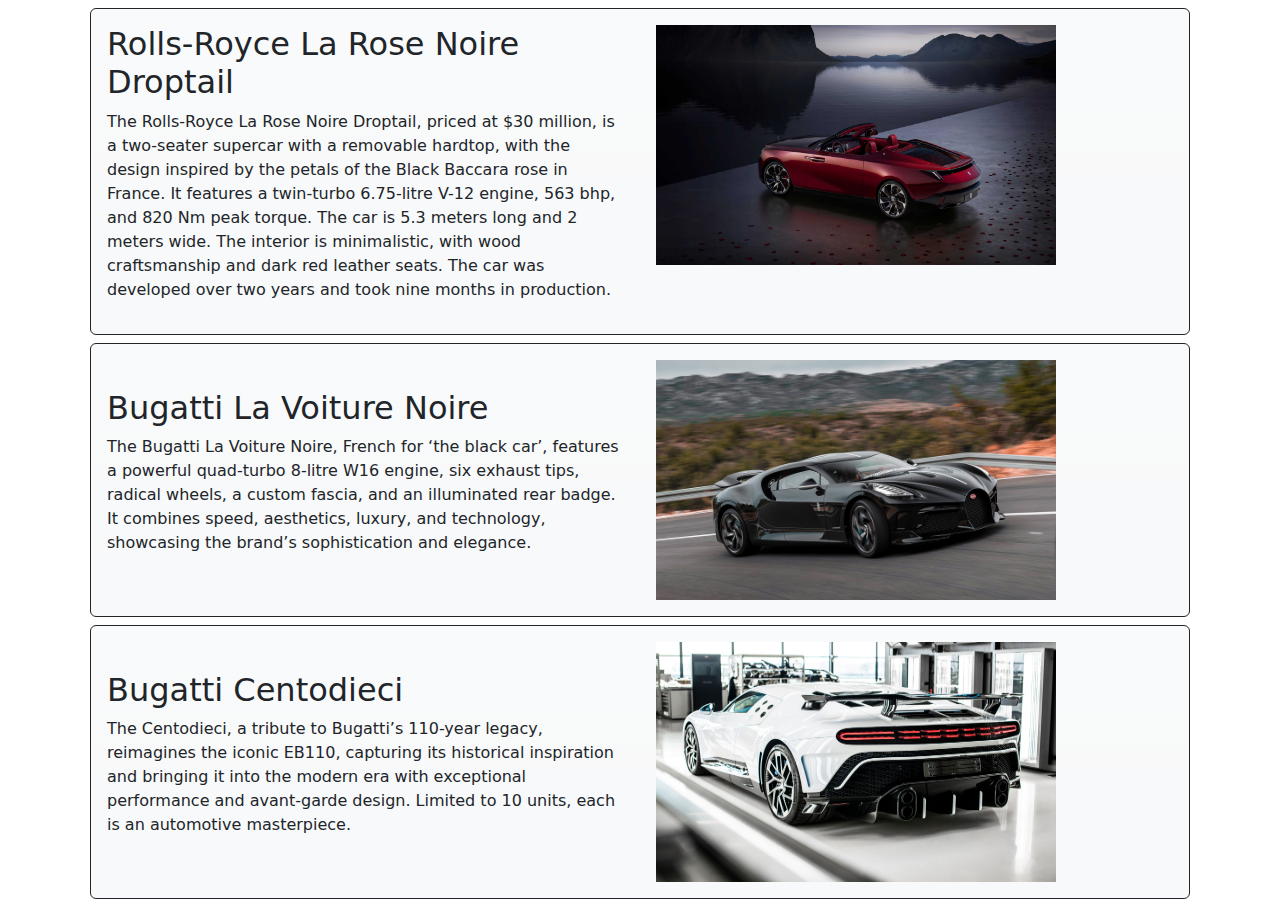
==== carindex.html @ 1f40ad2f "Add files via upload" ====
<!DOCTYPE html>
<html lang="en">
<head>
    <meta charset="UTF-8">
    <meta name="viewport" content="width=device-width, initial-scale=1.0">
    <title>Vechile</title>
    <link href="https://cdn.jsdelivr.net/npm/bootstrap@5.3.3/dist/css/bootstrap.min.css" rel="stylesheet" integrity="sha384-QWTKZyjpPEjISv5WaRU9OFeRpok6YctnYmDr5pNlyT2bRjXh0JMhjY6hW+ALEwIH" crossorigin="anonymous">
</head>
<body>
    <div class="container">

        <div class="row bg-light bg-gradient m-2 border border-dark rounded">
            <div class="col-lg-6 align-self-center p-3 dest-content">
                <h2>Rolls-Royce La Rose Noire Droptail</h2>
                <p>The Rolls-Royce La Rose Noire Droptail, priced at $30 million, is a two-seater supercar with a removable hardtop, with the design inspired by the petals of the Black Baccara rose in France.

                    It features a twin-turbo 6.75-litre V-12 engine, 563 bhp, and 820 Nm peak torque. The car is 5.3 meters long and 2 meters wide. The interior is minimalistic, with wood craftsmanship and dark red leather seats. The car was developed over two years and took nine months in production.</p>
            </div>
            <div class="col-lg-6 p-3">
                <img src="car1.jpg" alt="travel" class="dest-img" style="height: 240px;width: 400px;">
            </div>
          </div>

          <div class="row bg-light bg-gradient m-2 border border-dark rounded">
            <div class="col-lg-6 align-self-center p-3 dest-content">
                <h2>Bugatti La Voiture Noire</h2>
                <p>The Bugatti La Voiture Noire, French for ‘the black car’, features a powerful quad-turbo 8-litre W16 engine, six exhaust tips, radical wheels, a custom fascia, 
                    and an illuminated rear badge. It combines speed, aesthetics, luxury, and technology, showcasing the brand’s sophistication and elegance.</p>  
            </div>
            <div class="col-lg-6 p-3">
                <img src="car2.jpeg" alt="travel" class="dest-img" style="height: 240px;width: 400px;">
            </div>
          </div>

          <div class="row bg-light bg-gradient m-2 border border-dark rounded">
            <div class="col-lg-6 align-self-center p-3 dest-content">
                <h2>Bugatti Centodieci</h2>
                <p>The Centodieci, a tribute to Bugatti’s 110-year legacy, reimagines the iconic EB110, capturing its historical inspiration and bringing it into the modern era with 
                    exceptional performance and avant-garde design. Limited to 10 units, each is an automotive masterpiece.</p>  
            </div>
            <div class="col-lg-6 p-3">
                <img src="03 BUGATTI_Last-CENTODIECI.jpg" alt="travel" class="dest-img" style="height: 240px;width: 400px;">
            </div>
          </div>

    </div>

    <script src="https://cdn.jsdelivr.net/npm/bootstrap@5.3.3/dist/js/bootstrap.bundle.min.js" integrity="sha384-YvpcrYf0tY3lHB60NNkmXc5s9fDVZLESaAA55NDzOxhy9GkcIdslK1eN7N6jIeHz" crossorigin="anonymous"></script>
</body>
</html>
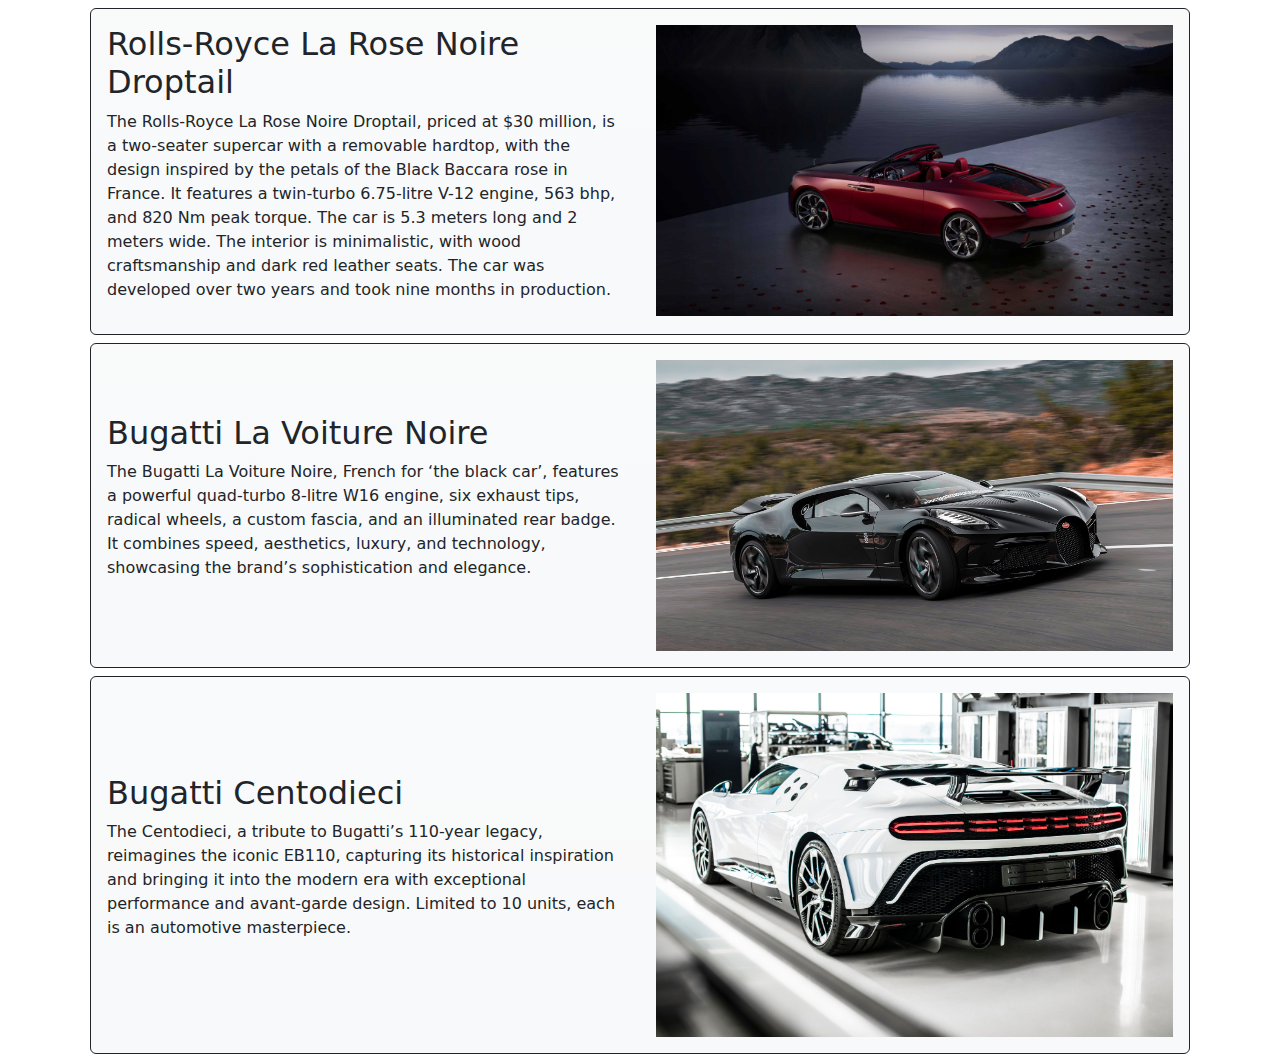
==== commit b414a7b1: "carindex.html" ====
--- a/carindex.html
+++ b/carindex.html
@@ -17,7 +17,7 @@
                     It features a twin-turbo 6.75-litre V-12 engine, 563 bhp, and 820 Nm peak torque. The car is 5.3 meters long and 2 meters wide. The interior is minimalistic, with wood craftsmanship and dark red leather seats. The car was developed over two years and took nine months in production.</p>
             </div>
             <div class="col-lg-6 p-3">
-                <img src="car1.jpg" alt="travel" class="dest-img" style="height: 240px;width: 400px;">
+                <img src="car1.jpg" alt="travel" class="dest-img" style="width: 100%;">
             </div>
           </div>
 
@@ -28,7 +28,7 @@
                     and an illuminated rear badge. It combines speed, aesthetics, luxury, and technology, showcasing the brand’s sophistication and elegance.</p>  
             </div>
             <div class="col-lg-6 p-3">
-                <img src="car2.jpeg" alt="travel" class="dest-img" style="height: 240px;width: 400px;">
+                <img src="car2.jpeg" alt="travel" class="dest-img" style="width: 100%;">
             </div>
           </div>
 
@@ -39,7 +39,7 @@
                     exceptional performance and avant-garde design. Limited to 10 units, each is an automotive masterpiece.</p>  
             </div>
             <div class="col-lg-6 p-3">
-                <img src="03 BUGATTI_Last-CENTODIECI.jpg" alt="travel" class="dest-img" style="height: 240px;width: 400px;">
+                <img src="03 BUGATTI_Last-CENTODIECI.jpg" alt="travel" class="dest-img" style="width: 100%;">
             </div>
           </div>
 
@@ -47,4 +47,4 @@
 
     <script src="https://cdn.jsdelivr.net/npm/bootstrap@5.3.3/dist/js/bootstrap.bundle.min.js" integrity="sha384-YvpcrYf0tY3lHB60NNkmXc5s9fDVZLESaAA55NDzOxhy9GkcIdslK1eN7N6jIeHz" crossorigin="anonymous"></script>
 </body>
-</html>+</html>
